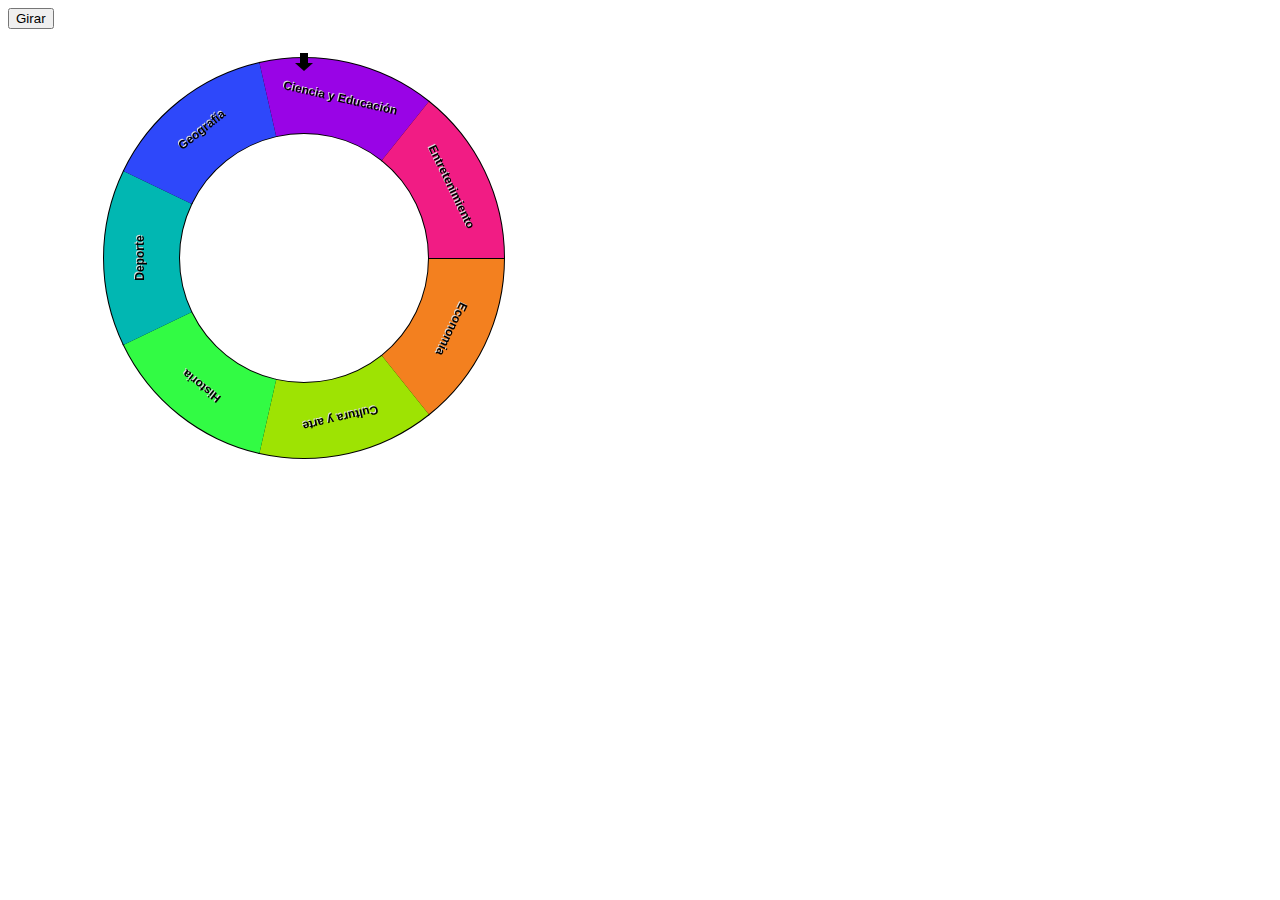
==== templates/index.html @ e22cc7b1 "16-08-21" ====
<!DOCTYPE html>
<html lang="es">
<head>
    <meta charset="UTF-8">
    <meta http-equiv="X-UA-Compatible" content="IE=edge">
    <meta name="viewport" content="width=device-width, initial-scale=1.0">
    <title>Bienvenidos a mi Portfolio!</title>
</head>
<body>
    <input type="button" value="Girar" style="float:left;" id='spin' />
    <canvas id="canvas" width="500" height="500"></canvas>
    <script  src="../static/js/Ruleta.js"></script>
    
</body>
</html>
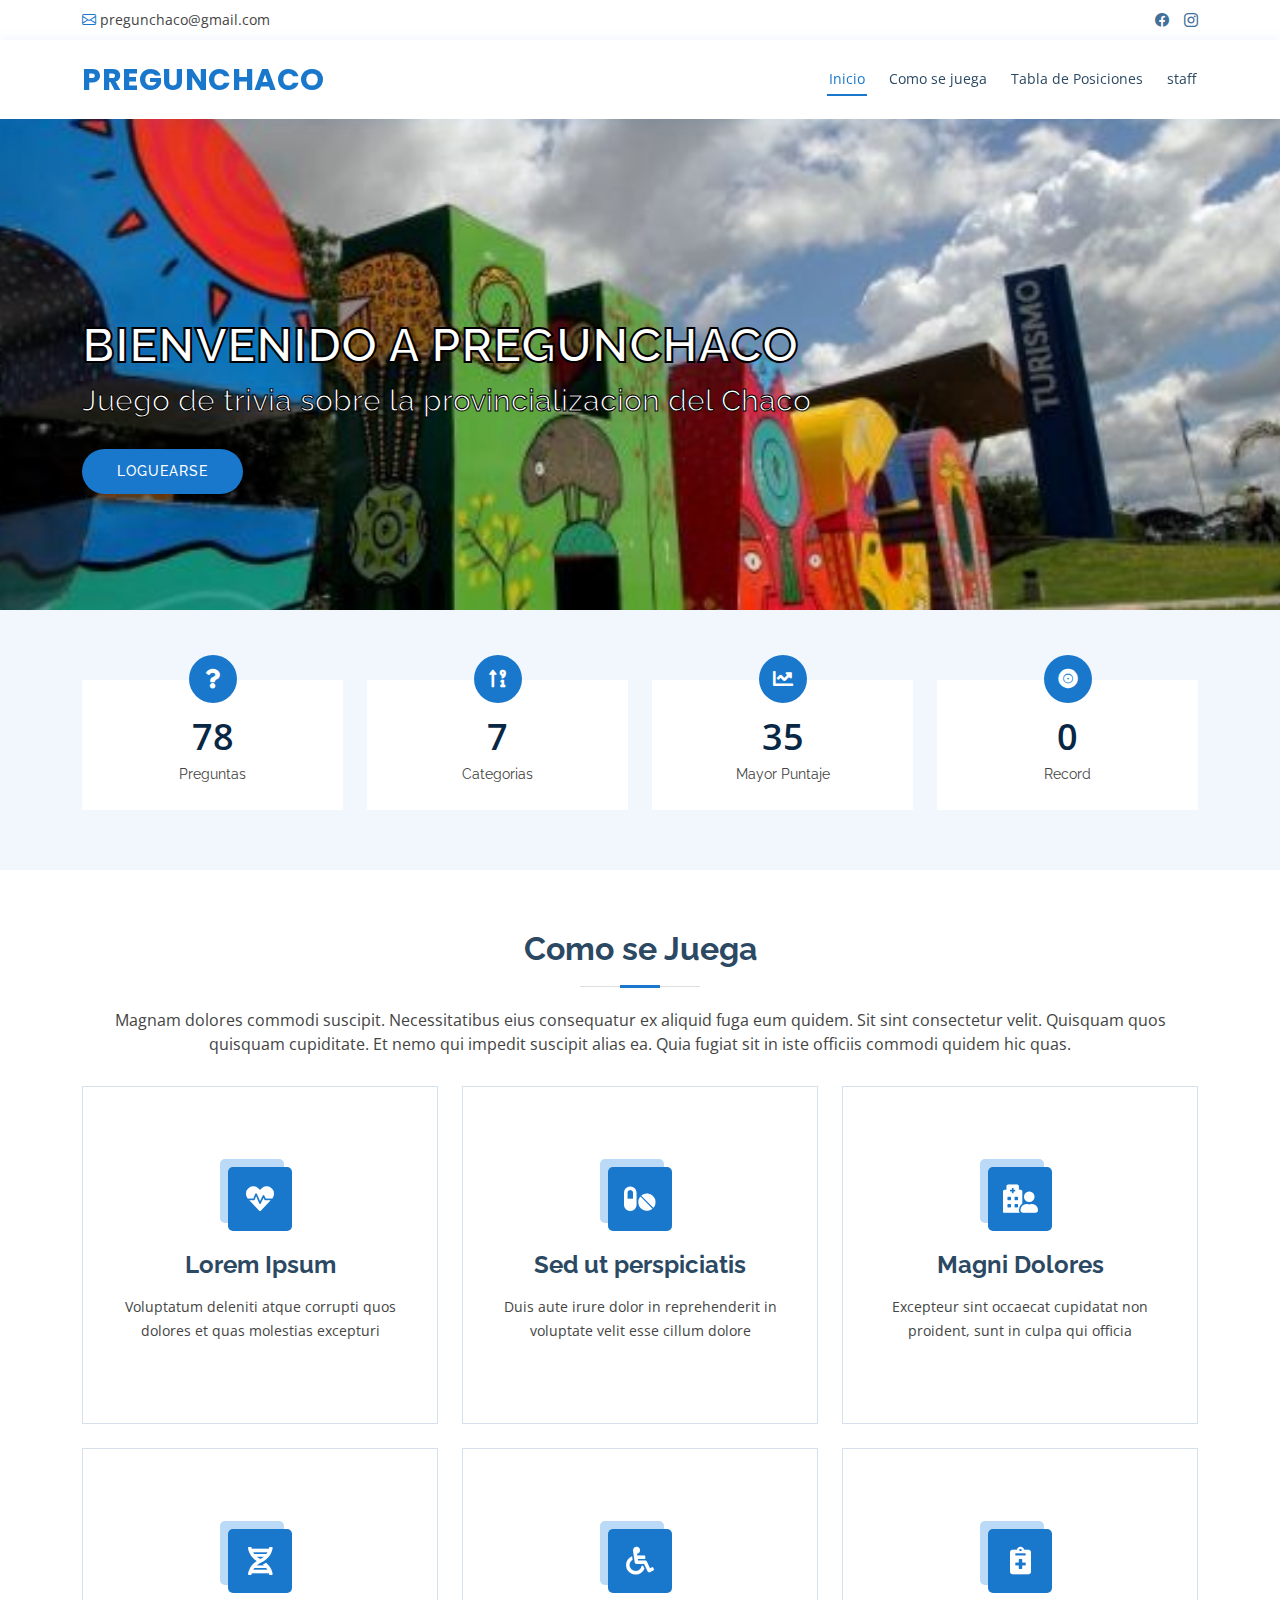
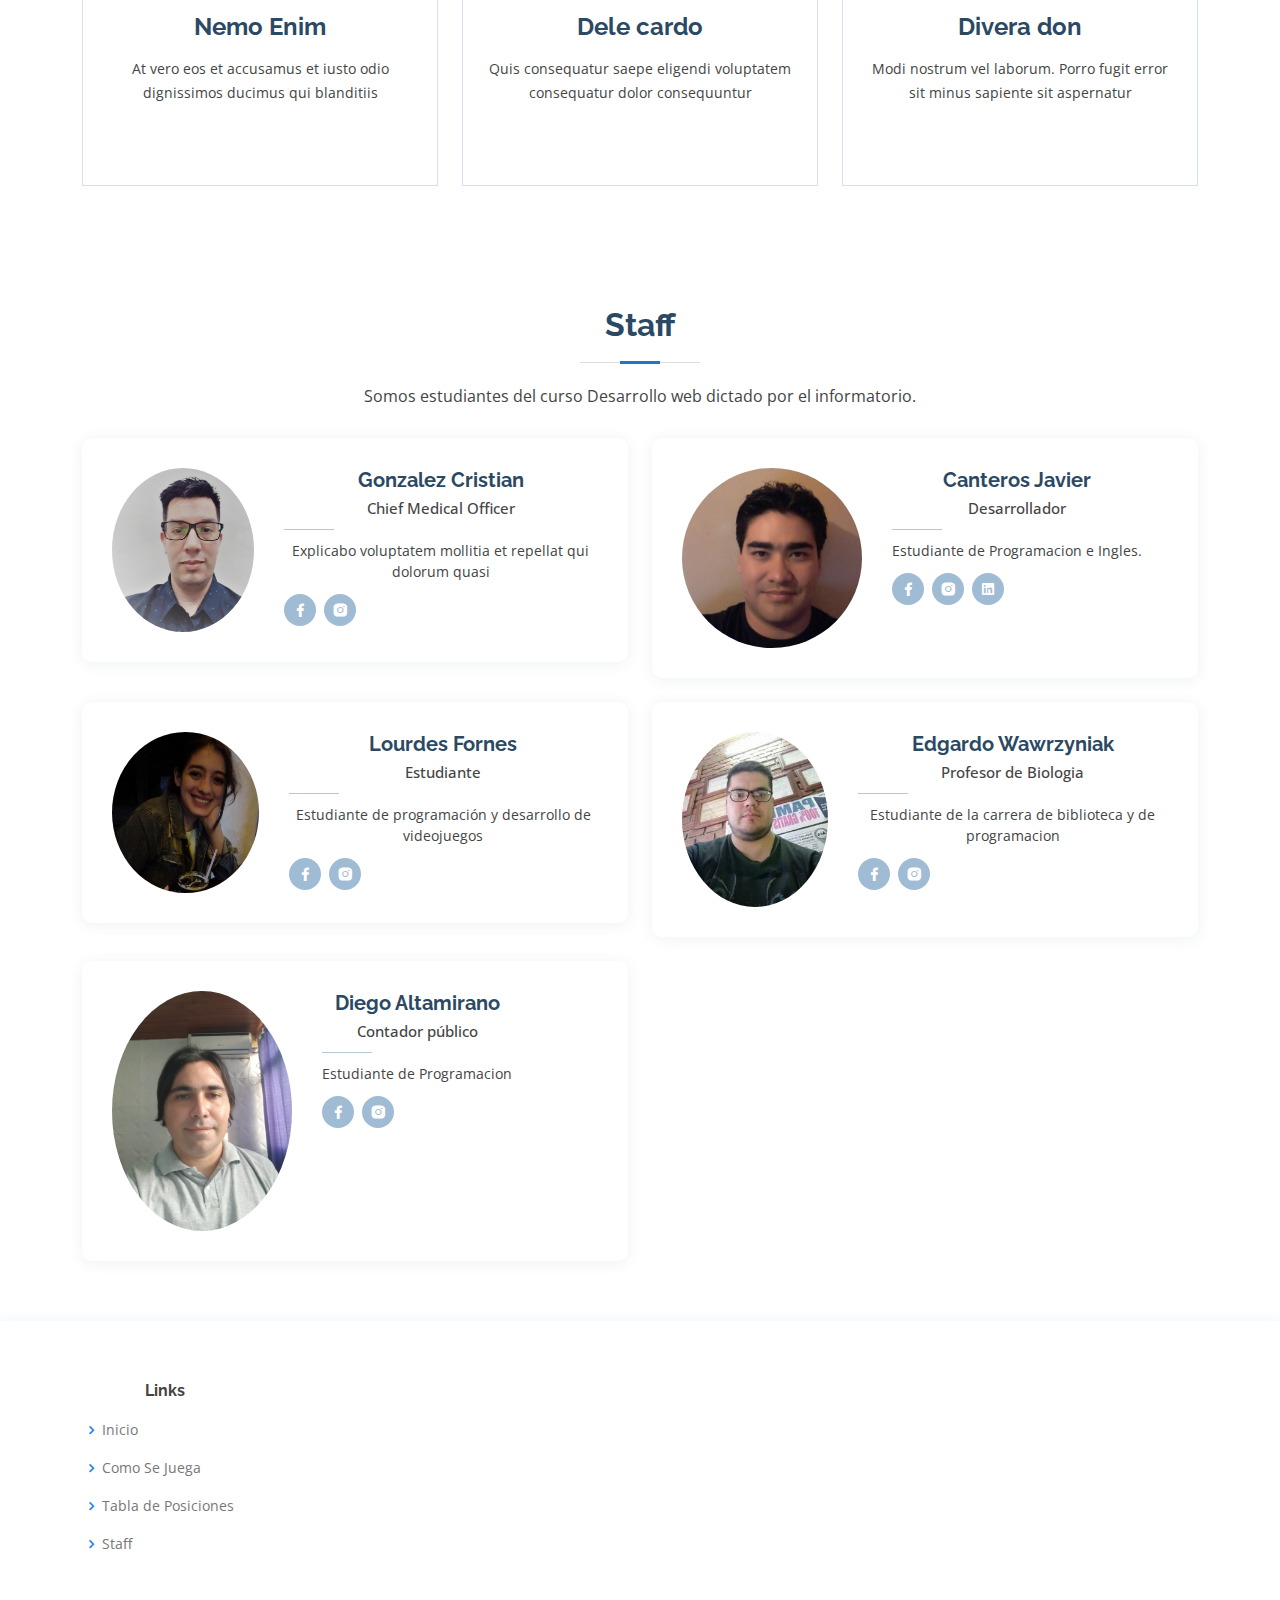
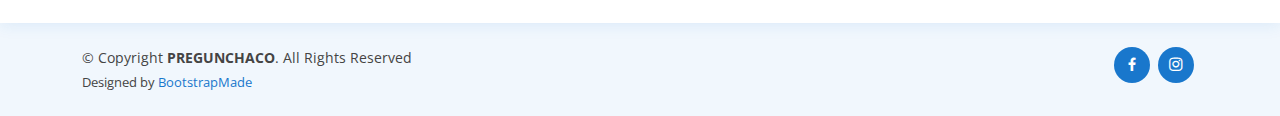
==== commit 056e85aa: "23-08-21" ====
--- a/templates/index.html
+++ b/templates/index.html
@@ -1,15 +1,341 @@
 <!DOCTYPE html>
 <html lang="es">
+
 <head>
-    <meta charset="UTF-8">
-    <meta http-equiv="X-UA-Compatible" content="IE=edge">
-    <meta name="viewport" content="width=device-width, initial-scale=1.0">
-    <title>Bienvenidos a mi Portfolio!</title>
+  <meta charset="utf-8">
+  <meta content="width=device-width, initial-scale=1.0" name="viewport">
+
+  <title>Pregunchaco</title>
+  <meta content="" name="description">
+  <meta content="" name="keywords">
+
+  <!-- Favicons -->
+  <link href="/static/img/favicon.png" rel="icon">
+  <link href="/static/img/apple-touch-icon.png" rel="apple-touch-icon">
+
+  <!-- Google Fonts -->
+  <link href="https://fonts.googleapis.com/css?family=Open+Sans:300,300i,400,400i,600,600i,700,700i|Raleway:300,300i,400,400i,500,500i,600,600i,700,700i|Poppins:300,300i,400,400i,500,500i,600,600i,700,700i" rel="stylesheet">
+
+  <!-- Vendor CSS Files -->
+  <link href="/static/vendor/animate.css/animate.min.css" rel="stylesheet">
+  <link href="/static/vendor/bootstrap/css/bootstrap.min.css" rel="stylesheet">
+  <link href="/static/vendor/bootstrap-icons/bootstrap-icons.css" rel="stylesheet">
+  <link href="/static/vendor/boxicons/css/boxicons.min.css" rel="stylesheet">
+  <link href="/static/vendor/fontawesome-free/css/all.min.css" rel="stylesheet">
+  <link href="/static/vendor/glightbox/css/glightbox.min.css" rel="stylesheet">
+  <link href="/static/vendor/remixicon/remixicon.css" rel="stylesheet">
+  <link href="/static/vendor/swiper/swiper-bundle.min.css" rel="stylesheet">
+
+  <!-- Template Main CSS File -->
+  <link href="/static/css/style.css" rel="stylesheet">
+
+  <!-- =======================================================
+  * Template Name: Medilab - v4.3.0
+  * Template URL: https://bootstrapmade.com/medilab-free-medical-bootstrap-theme/
+  * Author: BootstrapMade.com
+  * License: https://bootstrapmade.com/license/
+  ======================================================== -->
 </head>
+
 <body>
-    <input type="button" value="Girar" style="float:left;" id='spin' />
-    <canvas id="canvas" width="500" height="500"></canvas>
-    <script  src="../static/js/Ruleta.js"></script>
-    
+
+  <!-- ======= Top Bar ======= -->
+  <div id="topbar" class="d-flex align-items-center fixed-top">
+    <div class="container d-flex justify-content-between">
+      <div class="contact-info d-flex align-items-center">
+        <i class="bi bi-envelope"></i> <a href="mailto:pregunchaco@gmail.com">pregunchaco@gmail.com</a>
+      </div>
+      <div class="d-none d-lg-flex social-links align-items-center">
+        <a href="https://www.facebook.com/Pregunchaco-102181665525344" class="facebook"><i class="bi bi-facebook"></i></a>
+        <a href="https://www.instagram.com/pregunchaco/" class="instagram"><i class="bi bi-instagram"></i></a>
+      </div>
+    </div>
+  </div>
+
+  <!-- ======= Header ======= -->
+  <header id="header" class="fixed-top">
+    <div class="container d-flex align-items-center">
+
+      <!--<h1 class="logo me-auto"><a href="index.html">PREGUNCHACO</a></h1> -->
+      <a href="index.html" class="logo me-auto"><img src="assets/img/logo.gif" alt="" class="img-fluid">PREGUNCHACO</a>
+      <!-- Uncomment below if you prefer to use an image logo -->
+      <!-- <a href="index.html" class="logo me-auto"><img src="assets/img/logo.png" alt="" class="img-fluid"></a>-->
+
+      <nav id="navbar" class="navbar order-last order-lg-0">
+        <ul>
+          <li><a class="nav-link scrollto active" href="#hero">Inicio</a></li>
+          <li><a class="nav-link scrollto" href="#services">Como se juega</a></li>
+          <li><a class="nav-link scrollto" href="#">Tabla de Posiciones</a></li>
+          <li><a class="nav-link scrollto" href="#doctors">staff</a></li>
+        </ul>
+        <i class="bi bi-list mobile-nav-toggle"></i>
+      </nav><!-- .navbar -->
+      
+    </div>
+  </header><!-- End Header -->
+
+  <!-- ======= Hero Section ======= -->
+  <section id="hero" class="d-flex align-items-center">
+    <div class="container">
+      <h1>Bienvenido a PREGUNCHACO</h1>
+      <h2>Juego de trivia sobre la provincializacion del Chaco</h2>
+      <a href="#about" class="btn-get-started scrollto">Loguearse</a>
+    </div>
+  </section><!-- End Hero -->
+
+  <main id="main">
+    <!-- ======= Counts Section ======= -->
+    <section id="counts" class="counts">
+      <div class="container">
+
+        <div class="row">
+
+          <div class="col-lg-3 col-md-6">
+            <div class="count-box">
+              <i class="fas fa-question"></i>
+              <span data-purecounter-start="0" data-purecounter-end="85" data-purecounter-duration="1" class="purecounter"></span>
+              <p>Preguntas</p>
+            </div>
+          </div>
+
+          <div class="col-lg-3 col-md-6 mt-5 mt-md-0">
+            <div class="count-box">
+              <i class="fas fa-sort-numeric-up-alt"></i>
+              <span data-purecounter-start="0" data-purecounter-end="7" data-purecounter-duration="1" class="purecounter"></span>
+              <p>Categorias</p>
+            </div>
+          </div>
+
+          <div class="col-lg-3 col-md-6 mt-5 mt-lg-0">
+            <div class="count-box">
+              <i class="fas fa-chart-line"></i>
+              <span data-purecounter-start="0" data-purecounter-end="35" data-purecounter-duration="1" class="purecounter"></span>
+              <p>Mayor Puntaje</p>
+            </div>
+          </div>
+
+          <div class="col-lg-3 col-md-6 mt-5 mt-lg-0">
+            <div class="count-box">
+              <i class="fas fa-record-vinyl"></i>
+              <span data-purecounter-start="0" data-purecounter-end="0" data-purecounter-duration="1" class="purecounter"></span>
+              <p>Record</p>
+            </div>
+          </div>
+
+        </div>
+
+      </div>
+    </section><!-- End Counts Section -->
+
+    <!-- ======= Como se Juega Section ======= -->
+    <section id="services" class="services">
+      <div class="container">
+
+        <div class="section-title">
+          <h2>Como se Juega</h2>
+          <p>Magnam dolores commodi suscipit. Necessitatibus eius consequatur ex aliquid fuga eum quidem. Sit sint consectetur velit. Quisquam quos quisquam cupiditate. Et nemo qui impedit suscipit alias ea. Quia fugiat sit in iste officiis commodi quidem hic quas.</p>
+        </div>
+
+        <div class="row">
+          <div class="col-lg-4 col-md-6 d-flex align-items-stretch">
+            <div class="icon-box">
+              <div class="icon"><i class="fas fa-heartbeat"></i></div>
+              <h4><a href="">Lorem Ipsum</a></h4>
+              <p>Voluptatum deleniti atque corrupti quos dolores et quas molestias excepturi</p>
+            </div>
+          </div>
+
+          <div class="col-lg-4 col-md-6 d-flex align-items-stretch mt-4 mt-md-0">
+            <div class="icon-box">
+              <div class="icon"><i class="fas fa-pills"></i></div>
+              <h4><a href="">Sed ut perspiciatis</a></h4>
+              <p>Duis aute irure dolor in reprehenderit in voluptate velit esse cillum dolore</p>
+            </div>
+          </div>
+
+          <div class="col-lg-4 col-md-6 d-flex align-items-stretch mt-4 mt-lg-0">
+            <div class="icon-box">
+              <div class="icon"><i class="fas fa-hospital-user"></i></div>
+              <h4><a href="">Magni Dolores</a></h4>
+              <p>Excepteur sint occaecat cupidatat non proident, sunt in culpa qui officia</p>
+            </div>
+          </div>
+
+          <div class="col-lg-4 col-md-6 d-flex align-items-stretch mt-4">
+            <div class="icon-box">
+              <div class="icon"><i class="fas fa-dna"></i></div>
+              <h4><a href="">Nemo Enim</a></h4>
+              <p>At vero eos et accusamus et iusto odio dignissimos ducimus qui blanditiis</p>
+            </div>
+          </div>
+
+          <div class="col-lg-4 col-md-6 d-flex align-items-stretch mt-4">
+            <div class="icon-box">
+              <div class="icon"><i class="fas fa-wheelchair"></i></div>
+              <h4><a href="">Dele cardo</a></h4>
+              <p>Quis consequatur saepe eligendi voluptatem consequatur dolor consequuntur</p>
+            </div>
+          </div>
+
+          <div class="col-lg-4 col-md-6 d-flex align-items-stretch mt-4">
+            <div class="icon-box">
+              <div class="icon"><i class="fas fa-notes-medical"></i></div>
+              <h4><a href="">Divera don</a></h4>
+              <p>Modi nostrum vel laborum. Porro fugit error sit minus sapiente sit aspernatur</p>
+            </div>
+          </div>
+
+        </div>
+
+      </div>
+    </section><!-- End Como se Juega Section -->
+
+    <!-- ======= Staff Section ======= -->
+    <section id="doctors" class="doctors">
+      <div class="container">
+
+        <div class="section-title">
+          <h2>Staff</h2>
+          <p>Somos estudiantes del curso Desarrollo web dictado por el informatorio.</p>
+        </div>
+
+        <div class="row">
+
+          <div class="col-lg-6">
+            <div class="member d-flex align-items-start">
+              <div class="pic"><img src="/static/img/staff/Cristian Gonzalez.jpeg" class="img-fluid" alt=""></div>
+              <div class="member-info">
+                <h4>Gonzalez Cristian </h4>
+                <span>Chief Medical Officer</span>
+                <p>Explicabo voluptatem mollitia et repellat qui dolorum quasi</p>
+                <div class="social">
+                  <a href=""><i class="ri-facebook-fill"></i></a>
+                  <a href=""><i class="ri-instagram-fill"></i></a>
+                </div>
+              </div>
+            </div>
+          </div>
+
+          <div class="col-lg-6 mt-4 mt-lg-0">
+            <div class="member d-flex align-items-start">
+              <div class="pic"><img src="/static/img/staff/javier canteros.jpg" class="img-fluid" alt=""></div>
+              <div class="member-info">
+                <h4>Canteros Javier</h4>
+                <span>Desarrollador</span>
+                <p>Estudiante de Programacion e Ingles.</p>
+                <div class="social">
+                  <a href="https://www.facebook.com/JavuCanteros"><i class="ri-facebook-fill"></i></a>
+                  <a href="https://www.instagram.com/javucanteros/"><i class="ri-instagram-fill"></i></a>
+                  <a href="https://www.linkedin.com/in/javierestebancanteros/"> <i class="ri-linkedin-box-fill"></i> </a>
+                </div>
+              </div>
+            </div>
+          </div>
+
+          <div class="col-lg-6 mt-4">
+            <div class="member d-flex align-items-start">
+              <div class="pic"><img src="/static/img/staff/Lourdes Fornes.jpg" class="img-fluid" alt=""></div>
+              <div class="member-info">
+                <h4>Lourdes Fornes</h4>
+                <span>Estudiante</span>
+                <p>Estudiante de programación y desarrollo de videojuegos</p>
+                <div class="social">
+                  <a href="https://www.facebook.com/lourdes.fornes.3"><i class="ri-facebook-fill"></i></a>
+                  <a href="https://www.instagram.com/mica_fornes/"><i class="ri-instagram-fill"></i></a>
+
+                </div>
+              </div>
+            </div>
+          </div>
+
+          <div class="col-lg-6 mt-4">
+            <div class="member d-flex align-items-start">
+              <div class="pic"><img src="/static/img/staff/Edgardo Wawrzyniak.jpg" class="img-fluid" alt=""></div>
+              <div class="member-info">
+                <h4>Edgardo Wawrzyniak</h4>
+                <span>Profesor de Biologia</span>
+                <p>Estudiante de la carrera de biblioteca y de programacion</p>
+                <div class="social">
+                  <a href="https://www.facebook.com/edgardo.wawrzynak.3"><i class="ri-facebook-fill"></i></a>
+                  <a href="https://www.instagram.com/edgado_jw"><i class="ri-instagram-fill"></i></a>
+                </div>
+              </div>
+            </div>
+          </div>
+
+          <div class="col-lg-6 mt-4">
+            <div class="member d-flex align-items-start">
+              <div class="pic"><img src="/static/img/staff/Diego Altamirano.jpeg" class="img-fluid" alt=""></div>
+              <div class="member-info">
+                <h4>Diego Altamirano</h4>
+                <span>Contador público</span>
+                <p>Estudiante de Programacion</p>
+                <div class="social">
+                  <a href="https://www.facebook.com/diegoalt"><i class="ri-facebook-fill"></i></a>
+                  <a href="https://www.instagram.com/diegoalt14/"><i class="ri-instagram-fill"></i></a>
+                </div>
+              </div>
+            </div>
+          </div>
+
+        </div>
+      </div>
+    </section><!-- End Staff Section -->
+  </main><!-- End #main -->
+
+  <!-- ======= Footer ======= -->
+  <footer id="footer">
+
+    <div class="footer-top">
+      <div class="container">
+        <div class="row">
+          <div class="col-lg-2 col-md-6 footer-links">
+            <h4>Links</h4>
+            <ul>
+              <li><i class="bx bx-chevron-right"></i> <a href="#hero">Inicio</a></li>
+              <li><i class="bx bx-chevron-right"></i> <a href="#services">Como Se Juega</a></li>
+              <li><i class="bx bx-chevron-right"></i> <a href="#">Tabla de Posiciones</a></li>
+              <li><i class="bx bx-chevron-right"></i> <a href="#doctors">Staff</a></li>
+            </ul>
+          </div>
+        </div>
+      </div>
+    </div>
+
+    <div class="container d-md-flex py-4">
+
+      <div class="me-md-auto text-center text-md-start">
+        <div class="copyright">
+          &copy; Copyright <strong><span>PREGUNCHACO</span></strong>. All Rights Reserved
+        </div>
+        <div class="credits">
+          <!-- All the links in the footer should remain intact. -->
+          <!-- You can delete the links only if you purchased the pro version. -->
+          <!-- Licensing information: https://bootstrapmade.com/license/ -->
+          <!-- Purchase the pro version with working PHP/AJAX contact form: https://bootstrapmade.com/medilab-free-medical-bootstrap-theme/ -->
+          Designed by <a href="https://bootstrapmade.com/">BootstrapMade</a>
+        </div>
+      </div>
+      <div class="social-links text-center text-md-right pt-3 pt-md-0">
+        <a href="#" class="facebook"><i class="bx bxl-facebook"></i></a>
+        <a href="#" class="instagram"><i class="bx bxl-instagram"></i></a>
+      </div>
+    </div>
+  </footer><!-- End Footer -->
+
+  <div id="preloader"></div>
+  <a href="#" class="back-to-top d-flex align-items-center justify-content-center"><i class="bi bi-arrow-up-short"></i></a>
+
+  <!-- Vendor JS Files -->
+  <script src="/static/vendor/bootstrap/js/bootstrap.bundle.min.js"></script>
+  <script src="/static/vendor/glightbox/js/glightbox.min.js"></script>
+  <script src="/static/vendor/php-email-form/validate.js"></script>
+  <script src="/static/vendor/purecounter/purecounter.js"></script>
+  <script src="/static/vendor/swiper/swiper-bundle.min.js"></script>
+
+  <!-- Template Main JS File -->
+  <script src="/static/js/main.js"></script>
+
 </body>
-</html>
+
+</html>